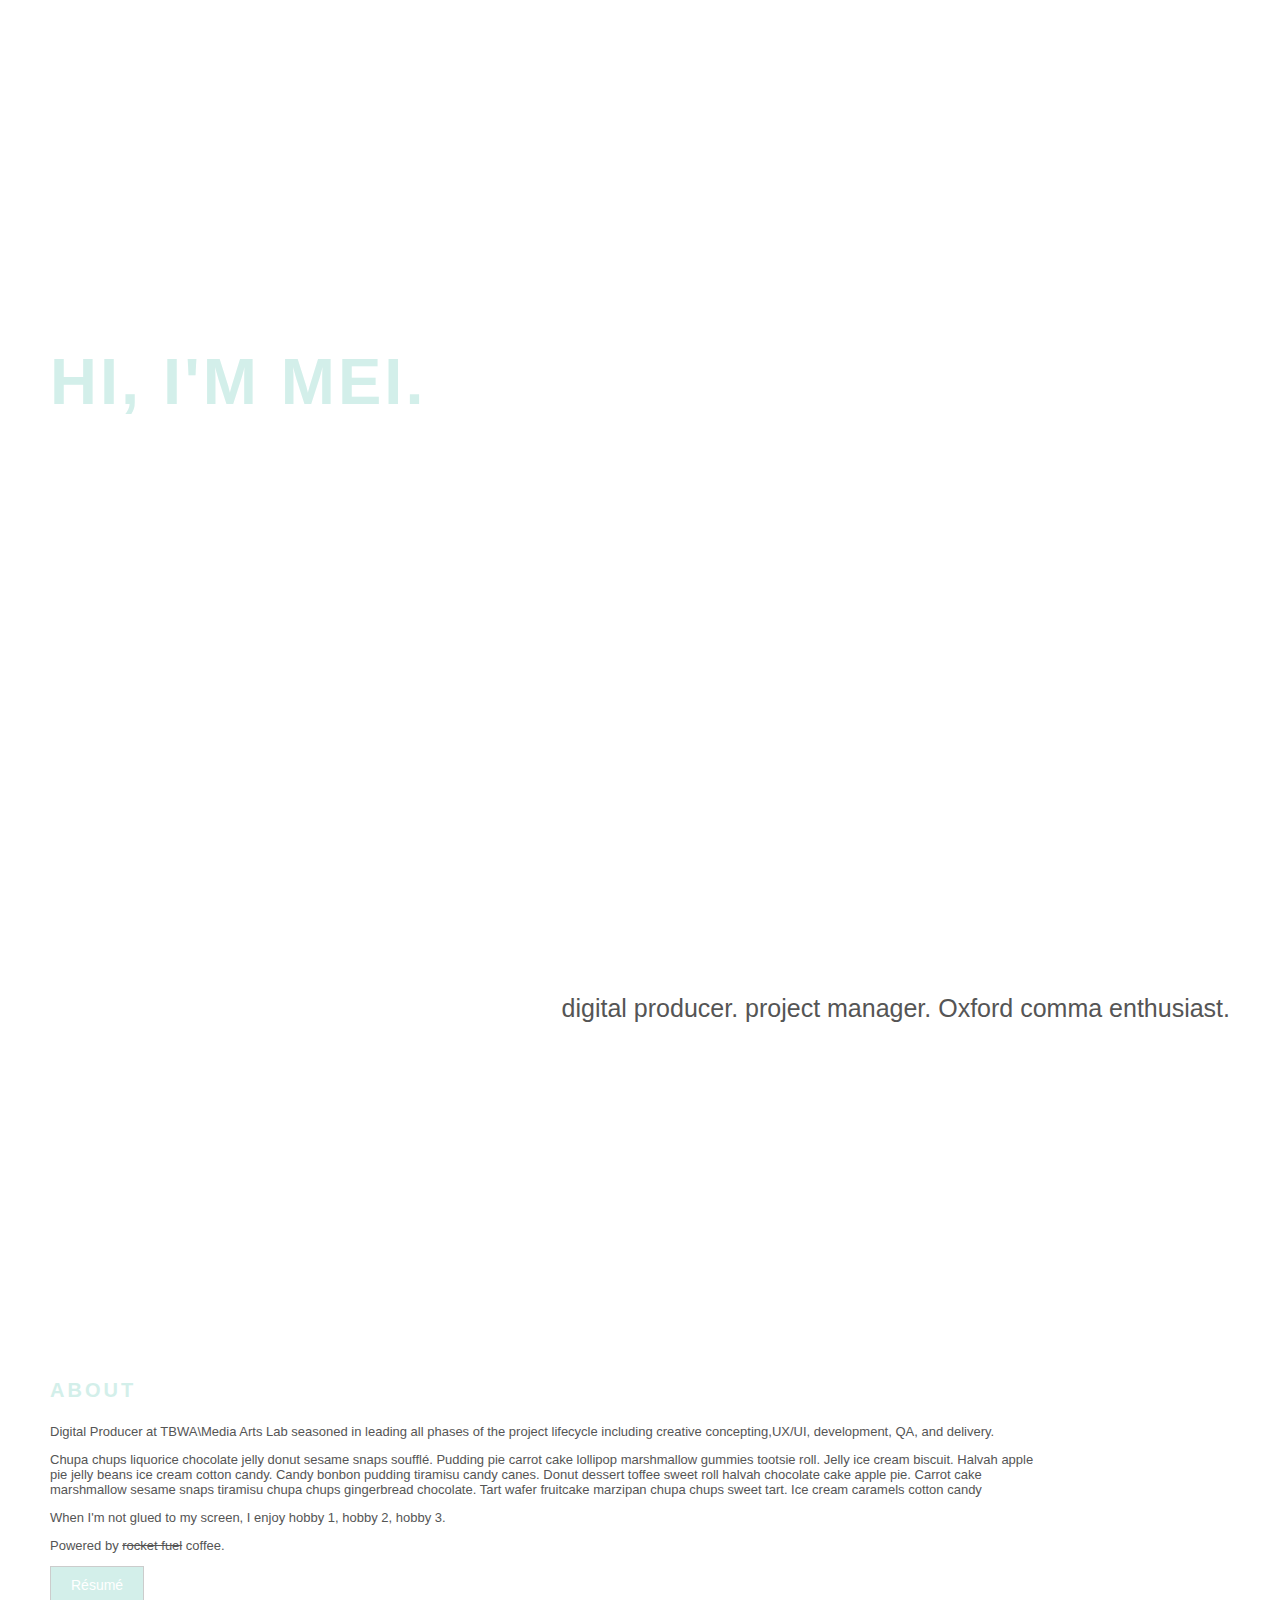
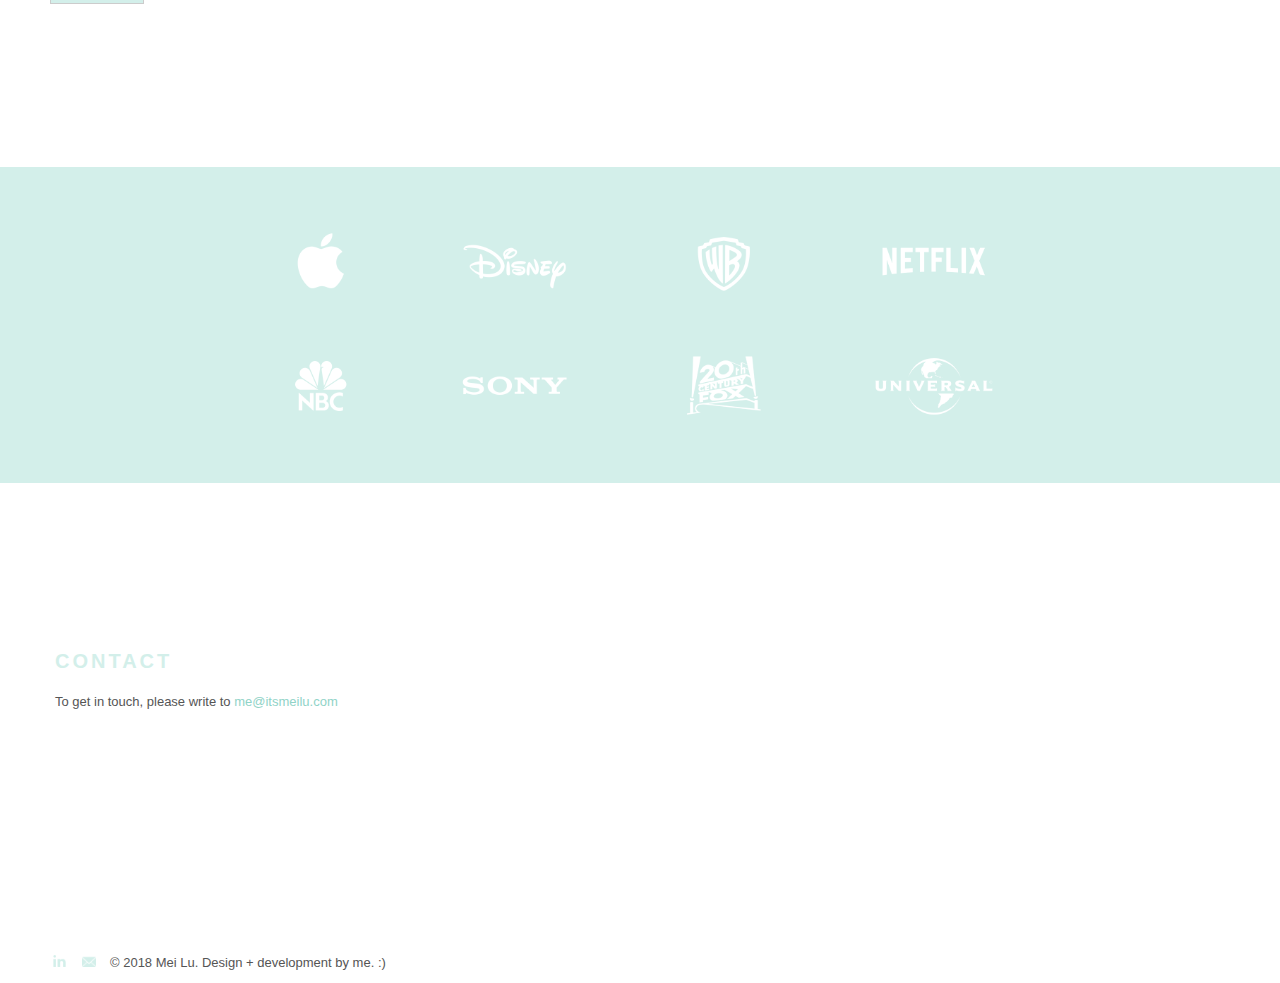
==== index.html @ 756c9cc4 "Add files via upload" ====
<!DOCTYPE html>
<html lang="en">
  <head>
    <link rel="stylesheet" href="style.css">
    <link rel="icon"
      type="image/png"
      href="img/favicon.png" />
    <title>Mei Lu | Advertising, Digital Production</title>
    <meta charset="UTF-8">
  </head>

  <!--<body id="home">
    <div class="navbar">
      <a href="#home">Home</a>
      <a href="#Experience">Experience</a>
      <a href="#contact">Contact</a>
  </div>-->

  <header id="header" class="wrapper">
    <h1 id="header-title">HI, I'M MEI.</h1>
  </header>

  <div id="tagline" class="wrapper">
    <p>digital producer. project manager. Oxford comma enthusiast.<p>
  </div>


  <div id="bio" class="wrapper">
    <h2 id="bio-title">About</h2>
    <p>Digital Producer at TBWA\Media Arts Lab seasoned in leading all phases of the project lifecycle including creative concepting,UX/UI, development, QA, and delivery.</p>

    <p>Chupa chups liquorice chocolate jelly donut sesame snaps soufflé. Pudding pie carrot cake lollipop marshmallow gummies tootsie roll. Jelly ice cream biscuit. Halvah apple pie jelly beans ice cream cotton candy. Candy bonbon pudding tiramisu candy canes. Donut dessert toffee sweet roll halvah chocolate cake apple pie. Carrot cake marshmallow sesame snaps tiramisu chupa chups gingerbread chocolate. Tart wafer fruitcake marzipan chupa chups sweet tart. Ice cream caramels cotton candy</p>

    <p>When I'm not glued to my screen, I enjoy hobby 1, hobby 2, hobby 3.</p>

    <p>Powered by <strike>rocket fuel</strike> coffee.</p>

    <!--<p>Seasoned senior digital producer with over 7 years of success in ad campaign production and leading Agile processes. Adept in interpersonal communication while building leadership acumen. Demonstrates poise in high-pressure environments to consistently meet project deadlines.</p>-->

    <!--
    <form>
      <input class="MyButton" type="button" value="Résumé" onclick="window.location.href='mei-lu_resume.pdf'"/>
    </form>
    -->

    <p><a href="mei-lu_resume.pdf" alt="Mei Lu Resume" download class="MyButton">Résumé</a></p>
  </div>

  <div id="client" class="wrapper">
    <!--<h2 id="client-title">Clients</h2>-->
    <p id="clients"><img alt="client I've worked with" title="a few clients with whom I've worked." src="img/select-clients.png" alt="select clients" width="900" align="middle"></p>
  </div>

  <div id="contact" class="wrapper">
    <h2 id="contact-title">Contact</h2>
    <p>To get in touch, please write to <a href="mailto:me@itsmeilu.com?Subject=Hello!" target="_top">me@itsmeilu.com</a></p>
  </div>

  <footer id="footer" class="wrapper">
    <p>
      <a href="https://www.linkedin.com/in/lymeilu/" target="_blank">
        <img src="img/social-icons/linkedin-icon.png" alt="LinkedIn" height="15" >
      </a>

      <a href="mailto:me@itsmeilu.com?Subject=Hello!" target="_top">
        <img src="img/social-icons/email-icon.png" alt="LinkedIn" height="12">
      </a>

      © 2018 Mei Lu. Design + development by me. :)
    </p>
  </footer>

</body>
</html>
---- style.css ----
body {
	color: #555;
  font-family: "Lato",Arial,sans-serif;
  font-size: 13px;
  font-spacing: 5px;
  border: 0px 10px 50px 10px;
  width: 100%;
	margin: 0px;
}

h1 {
  font-family: "Lato",Arial,sans-serif;
  font-size: 65px;
  font-weight: bold;
  letter-spacing: 3px;
  color: #d3efea;
  text-transform: capitalize;
  padding: 300px 0px 400px 0px;
}

h2 {
  font-family: "Lato",Arial,sans-serif;
  font-weight: bold;
  font-size: 20px;
  letter-spacing: 3px;
  text-transform: uppercase;
  color: #d3efea;
  /*text-decoration: underline;*/
  padding: 60px 0px 5px 0px;
}

/* unvisited link */
a:link {
    color: #90d3c7;
    text-decoration: none;
}

/* visited link */
a:visited {
    color: #90d3c7;
    text-decoration: none;
}

/* mouse over link */
a:hover {
    color: #555;
    text-decoration: none;
}

/* selected link */
a:active {
    color: #90d3c7;
    text-decoration: none;
}

.wrapper {
  padding-left: 50px;
  padding-right: 50px;
}

#header { }
#header-title { }

#tagline {
  font-family: "Lato",Arial,sans-serif;
  font-size: 25px;
  font-weight: light;
  text-align: right;
  padding: 100px 0px 200px 0px;
  margin: 50px;
}

#tagline p { }

#bio {
  padding: 5px 90px 100px 0px;
  margin: 50px;
}
#bio p {
	padding: 0px 90px 0px 0px;
}

#bio-title { }

#client-header {
  color: white;
  padding: 60px 0px 0px 0px;
}

#client {
  background-color: #d3efea;
  margin: 5px 0px 6px 0px; /* 5px top, 10px right, 6px bottom, 8px left */
}

#clients {
	text-align:center;
}

#client img {
	max-width: 100%;
}

#contact {
	padding: 60px 0px 0px 25px;
	margin: 30px;
}
#contact p { }
#contact-title { }

#footer {
  font-family: "Lato",Arial,sans-serif;
  padding: 200px 0px 0px 50px;
}

#footer img {
	padding: 0px 10px 0px 0px;
}

#footer p { }
#footer a { }

a.MyButton {
  font-family: Arial;
  color: #ffffff;
  font-size: 14px;
  background: #d3efea;
  padding: 10px 20px 10px 20px;
  border: solid #cccccc 1px;
  text-decoration: none;
	display: inline-block
}

a.MyButton:hover {
  color: #d3efea;
  background: #ffffff;
  border: 1px solid #cccccc;
}
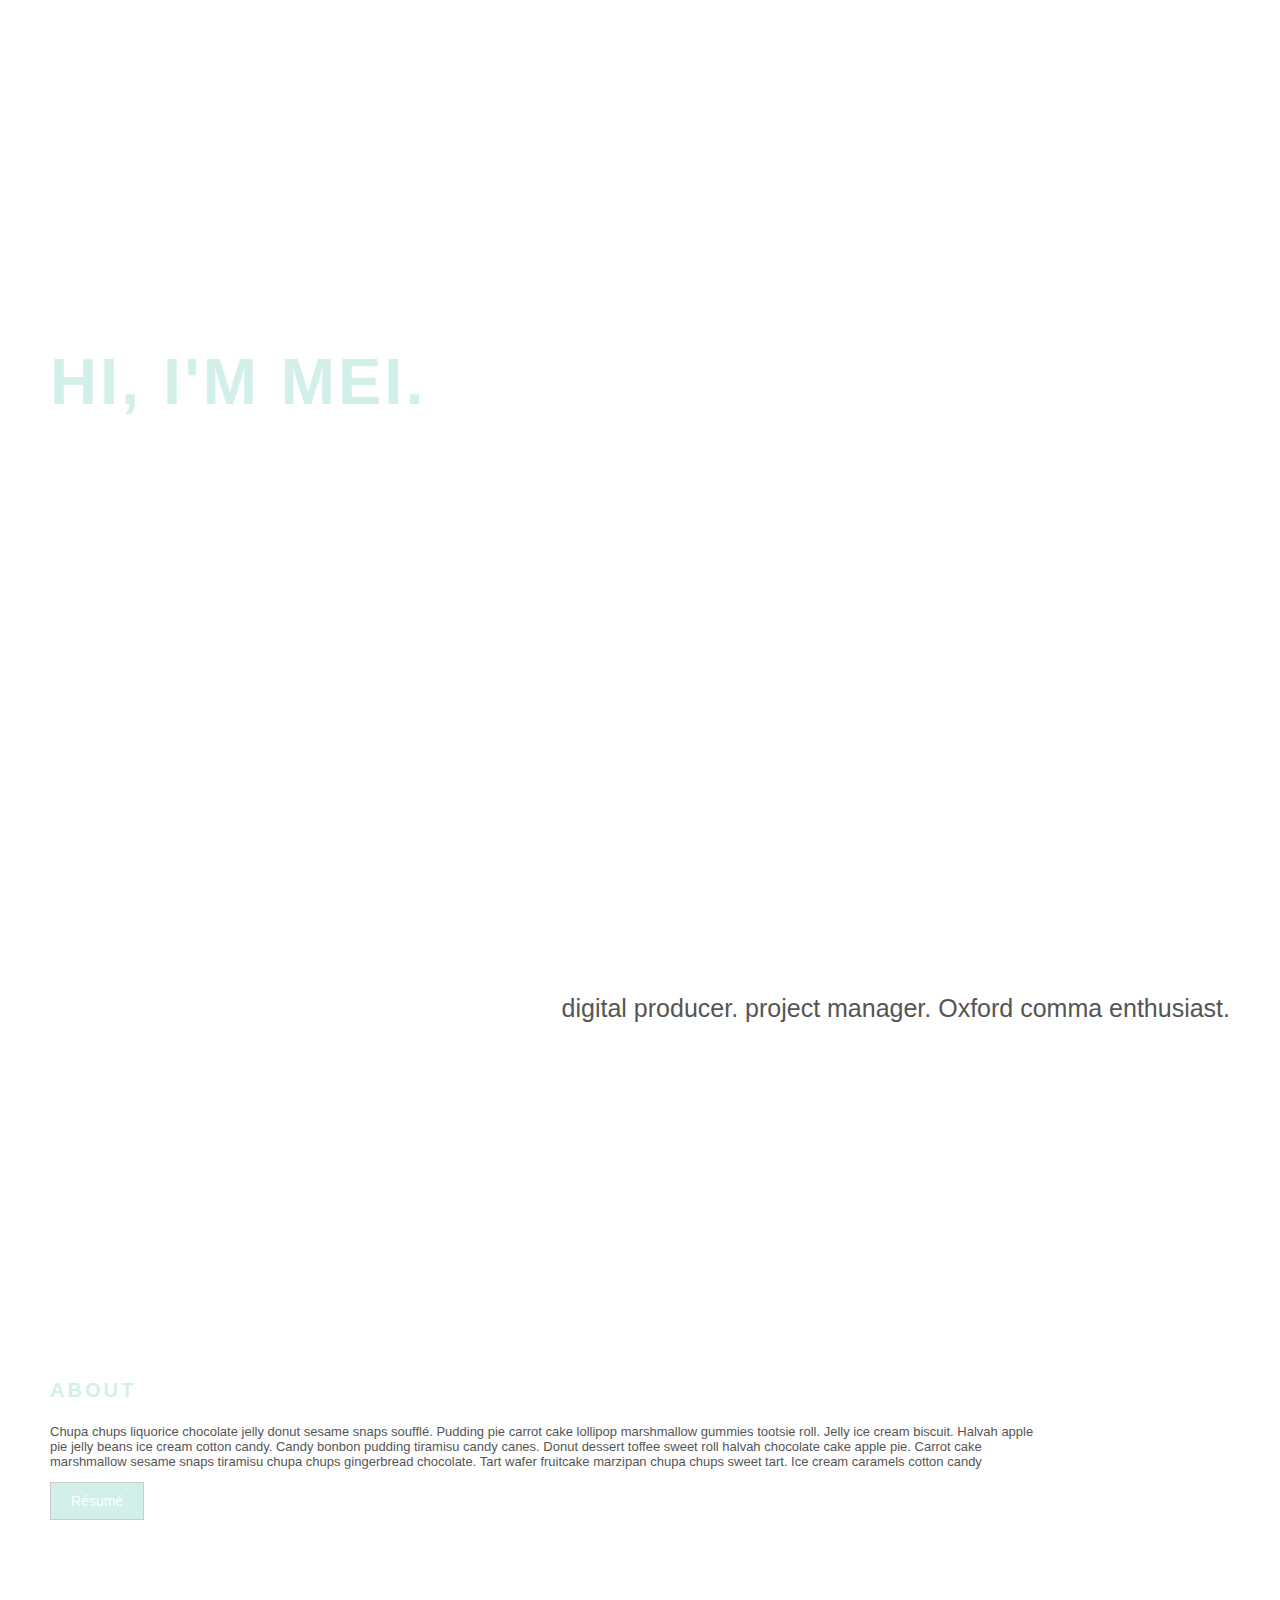
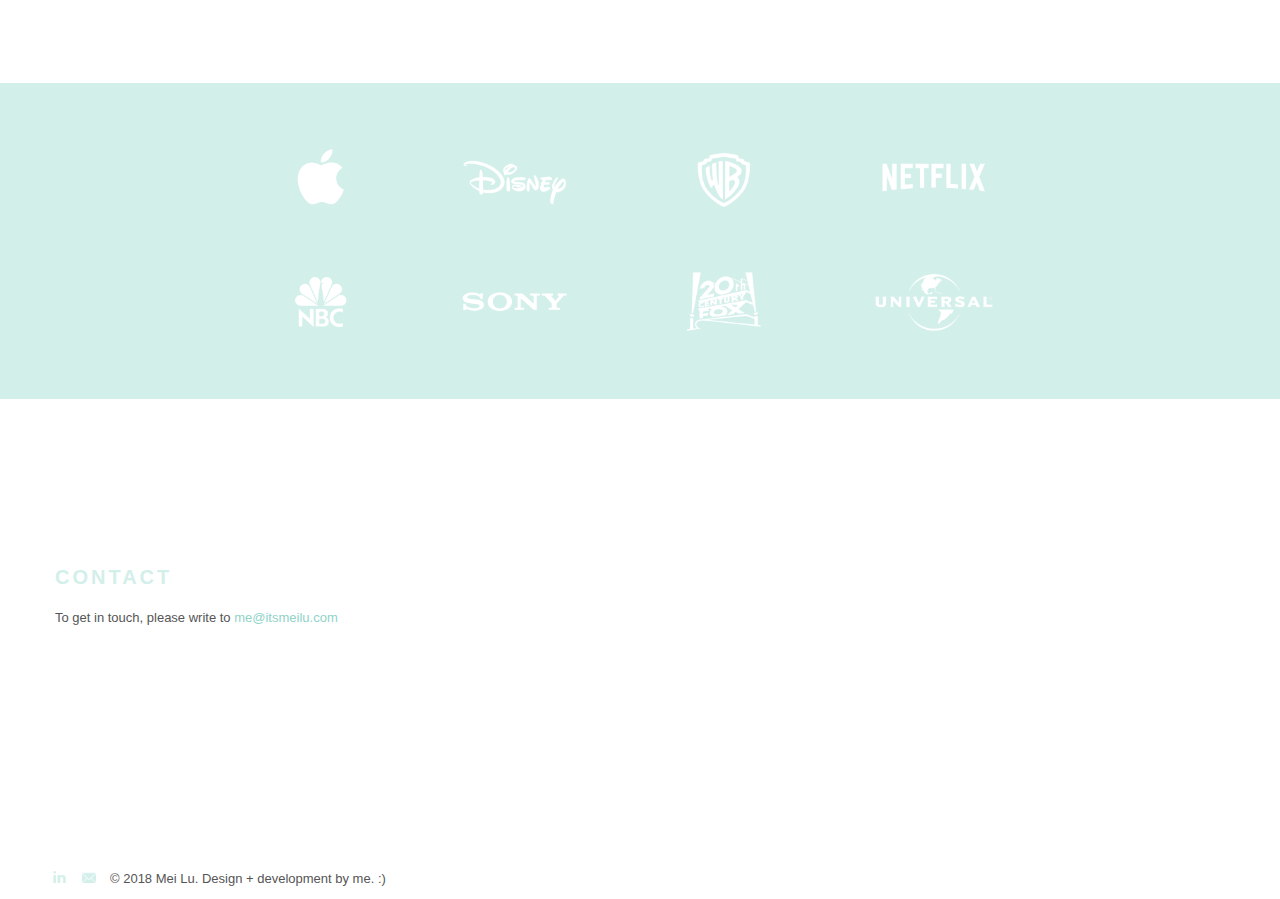
==== commit 492986a1: "Add files via upload" ====
--- a/index.html
+++ b/index.html
@@ -27,13 +27,13 @@
 
   <div id="bio" class="wrapper">
     <h2 id="bio-title">About</h2>
-    <p>Digital Producer at TBWA\Media Arts Lab seasoned in leading all phases of the project lifecycle including creative concepting,UX/UI, development, QA, and delivery.</p>
+    <!--<p>Digital Producer at TBWA\Media Arts Lab seasoned in leading all phases of the project lifecycle including creative concepting,UX/UI, development, QA, and delivery.</p>-->
 
     <p>Chupa chups liquorice chocolate jelly donut sesame snaps soufflé. Pudding pie carrot cake lollipop marshmallow gummies tootsie roll. Jelly ice cream biscuit. Halvah apple pie jelly beans ice cream cotton candy. Candy bonbon pudding tiramisu candy canes. Donut dessert toffee sweet roll halvah chocolate cake apple pie. Carrot cake marshmallow sesame snaps tiramisu chupa chups gingerbread chocolate. Tart wafer fruitcake marzipan chupa chups sweet tart. Ice cream caramels cotton candy</p>
 
-    <p>When I'm not glued to my screen, I enjoy hobby 1, hobby 2, hobby 3.</p>
+    <!--<p>When I'm not glued to my screen, I enjoy hobby 1, hobby 2, hobby 3.</p>
 
-    <p>Powered by <strike>rocket fuel</strike> coffee.</p>
+    <p>Powered by <strike>rocket fuel</strike> coffee.</p>-->
 
     <!--<p>Seasoned senior digital producer with over 7 years of success in ad campaign production and leading Agile processes. Adept in interpersonal communication while building leadership acumen. Demonstrates poise in high-pressure environments to consistently meet project deadlines.</p>-->
 
@@ -43,7 +43,7 @@
     </form>
     -->
 
-    <p><a href="mei-lu_resume.pdf" alt="Mei Lu Resume" download class="MyButton">Résumé</a></p>
+    <p><a href="mei-lu_resume.pdf" alt="Mei Lu Résumé" download class="MyButton">Résumé</a></p>
   </div>
 
   <div id="client" class="wrapper">
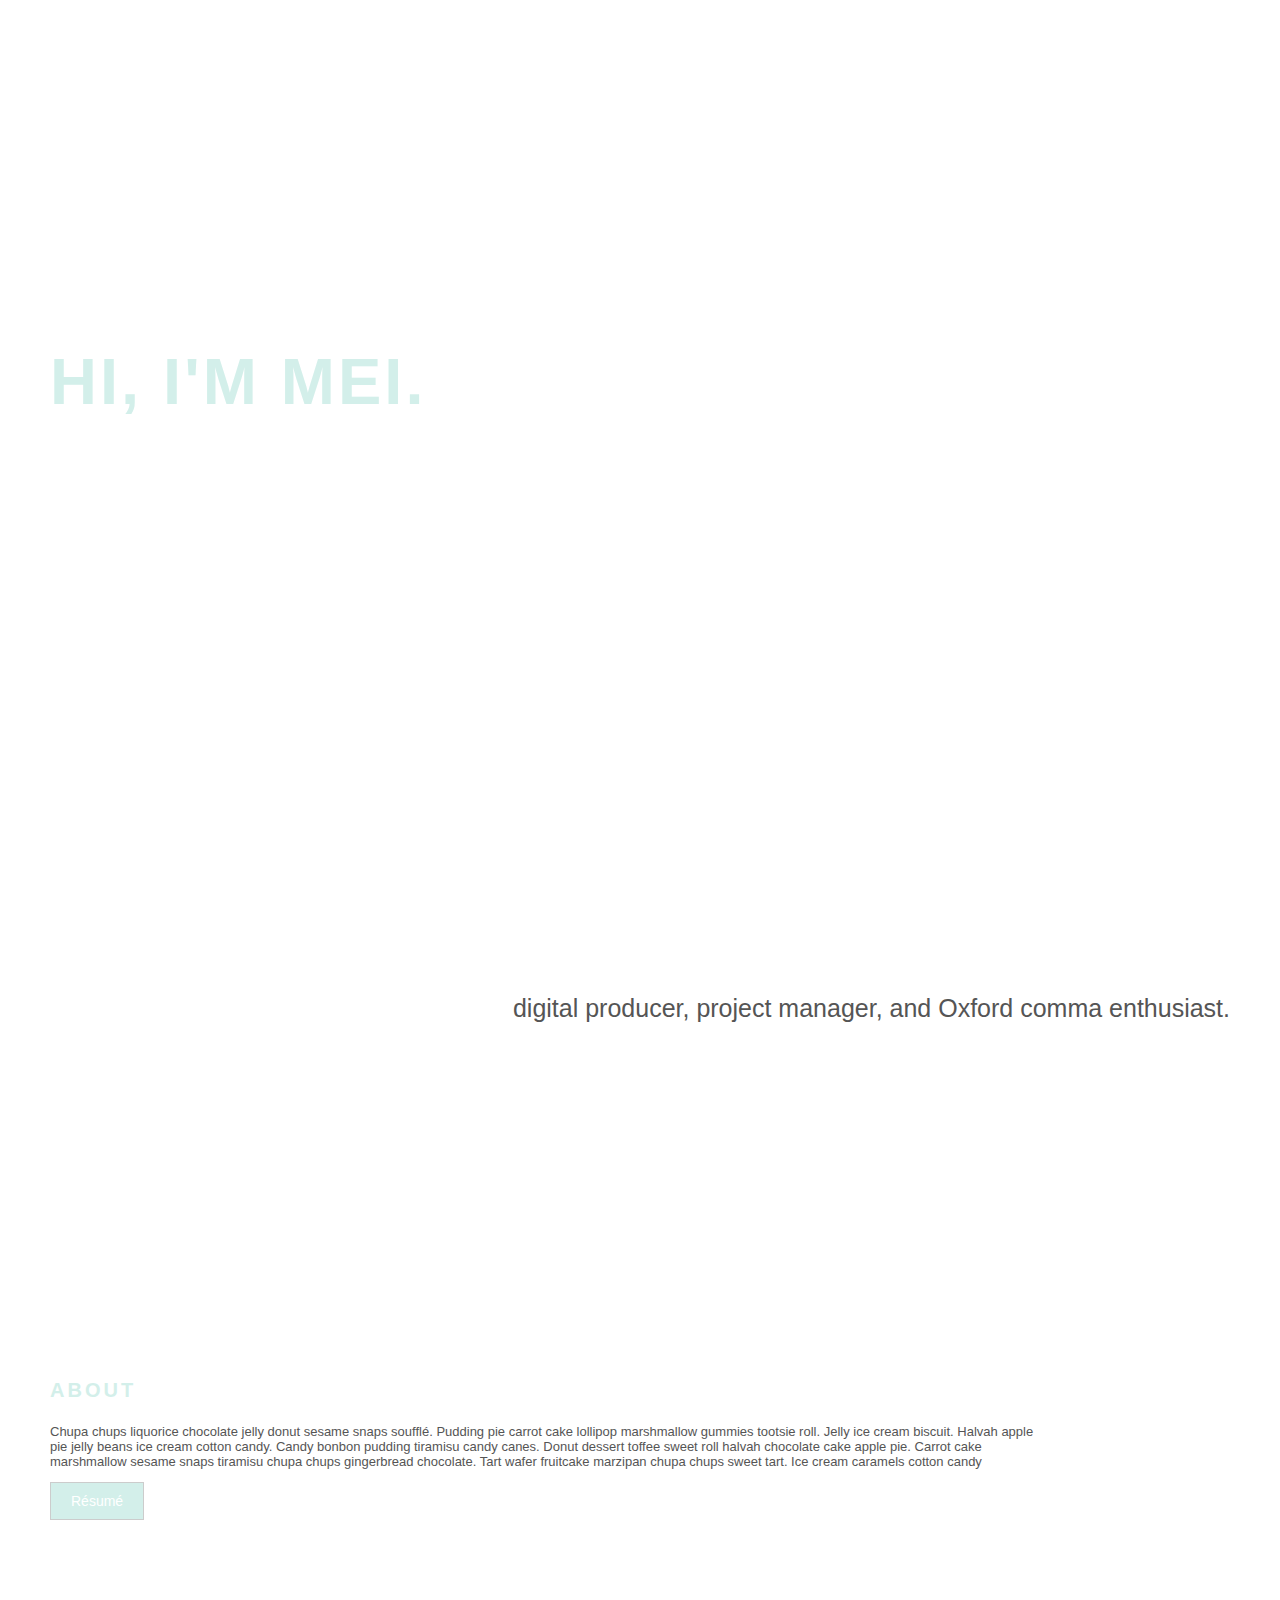
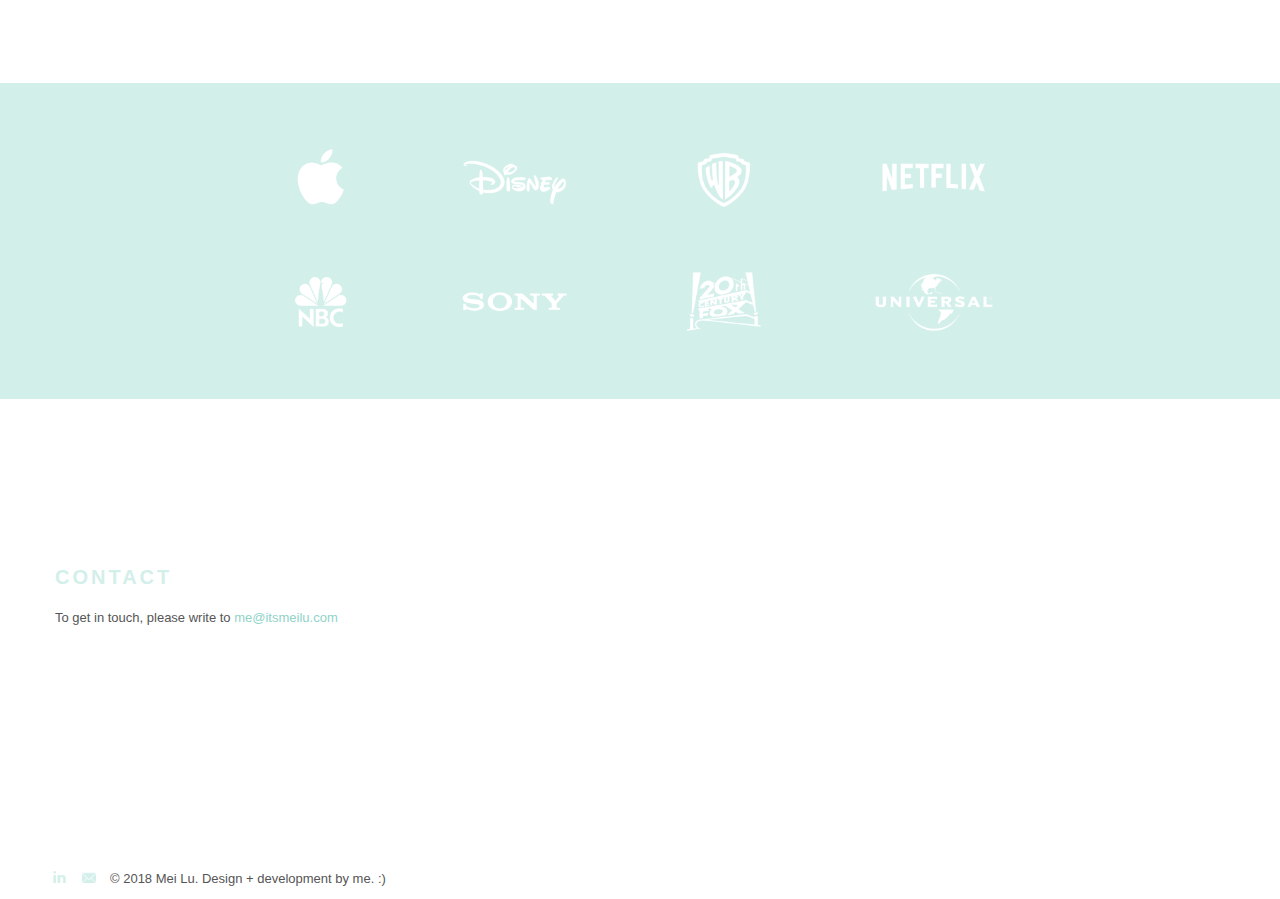
==== commit a9e9439e: "Add files via upload" ====
--- a/index.html
+++ b/index.html
@@ -21,7 +21,7 @@
   </header>
 
   <div id="tagline" class="wrapper">
-    <p>digital producer. project manager. Oxford comma enthusiast.<p>
+    <p>digital producer, project manager, and Oxford comma enthusiast.<p>
   </div>
 
 
--- a/style.css
+++ b/style.css
@@ -1,3 +1,7 @@
+#header {
+	height; 100vh;
+}
+
 body {
 	color: #555;
   font-family: "Lato",Arial,sans-serif;
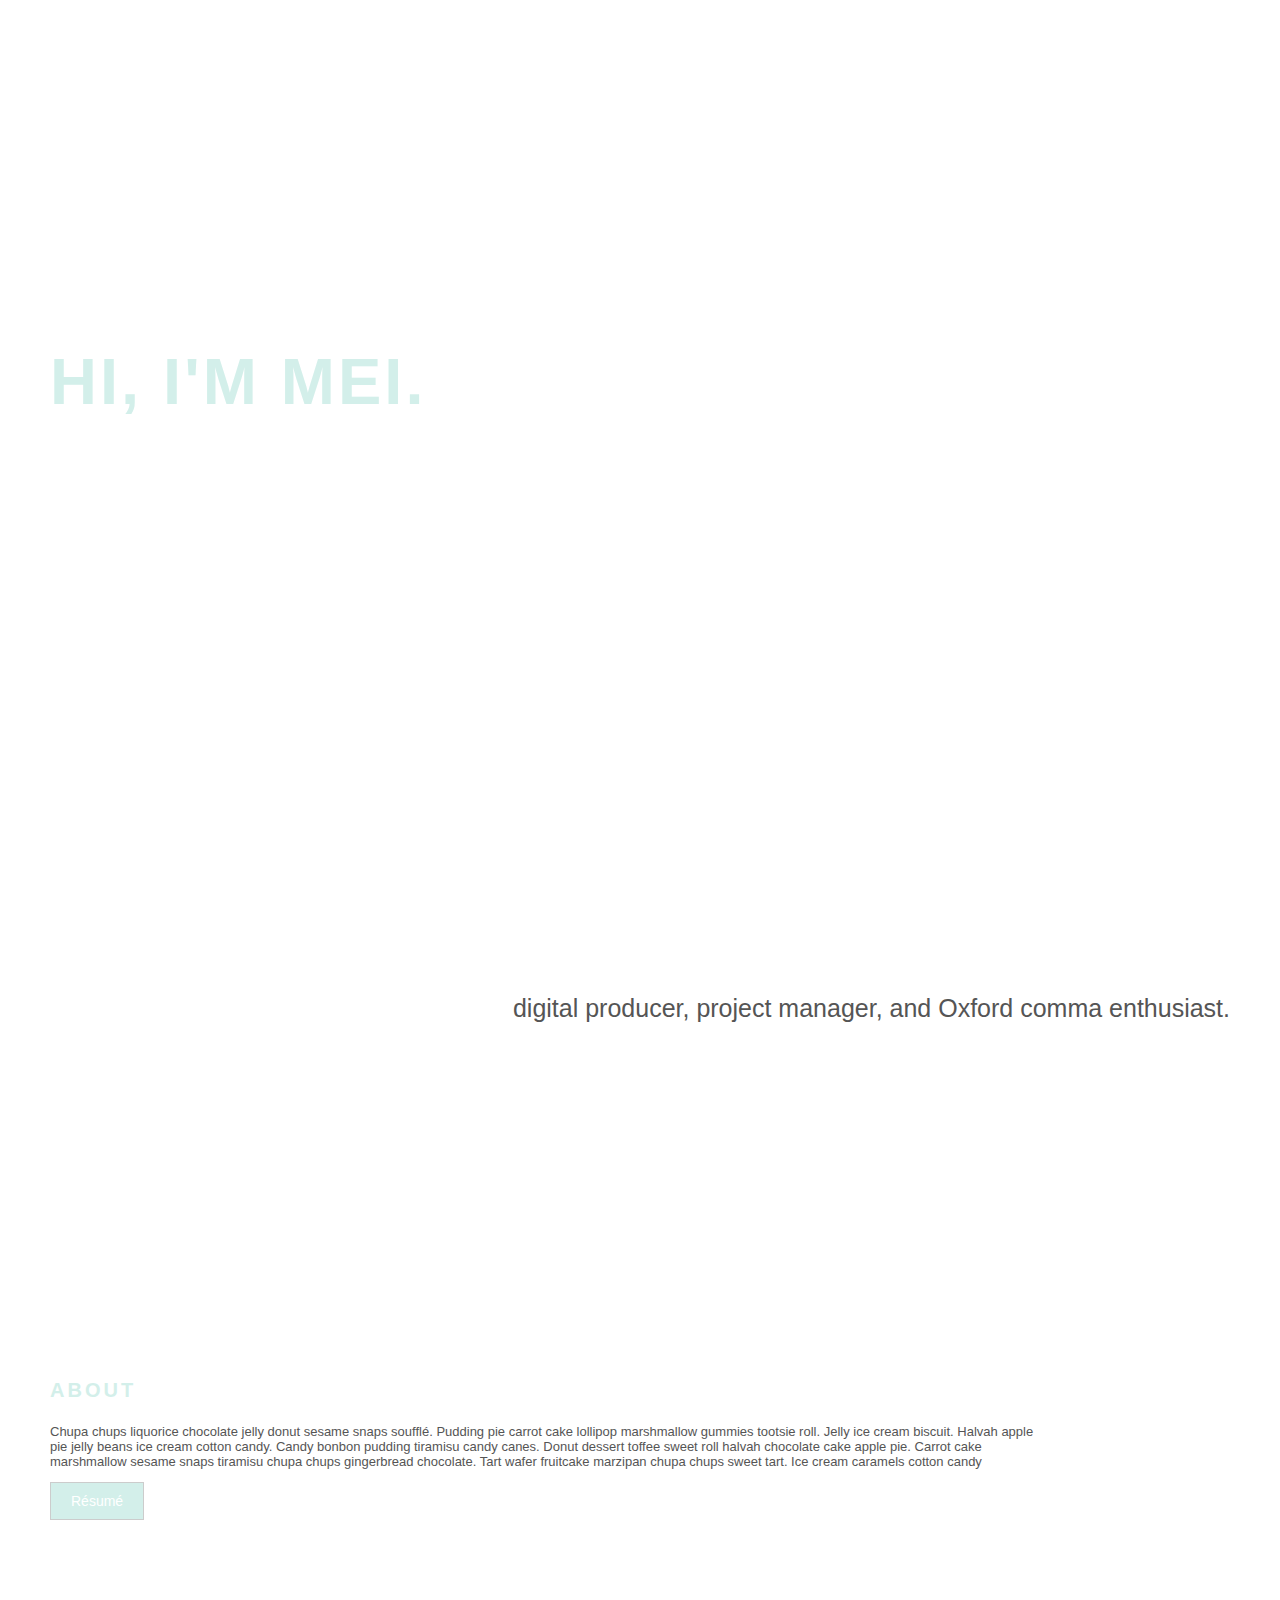
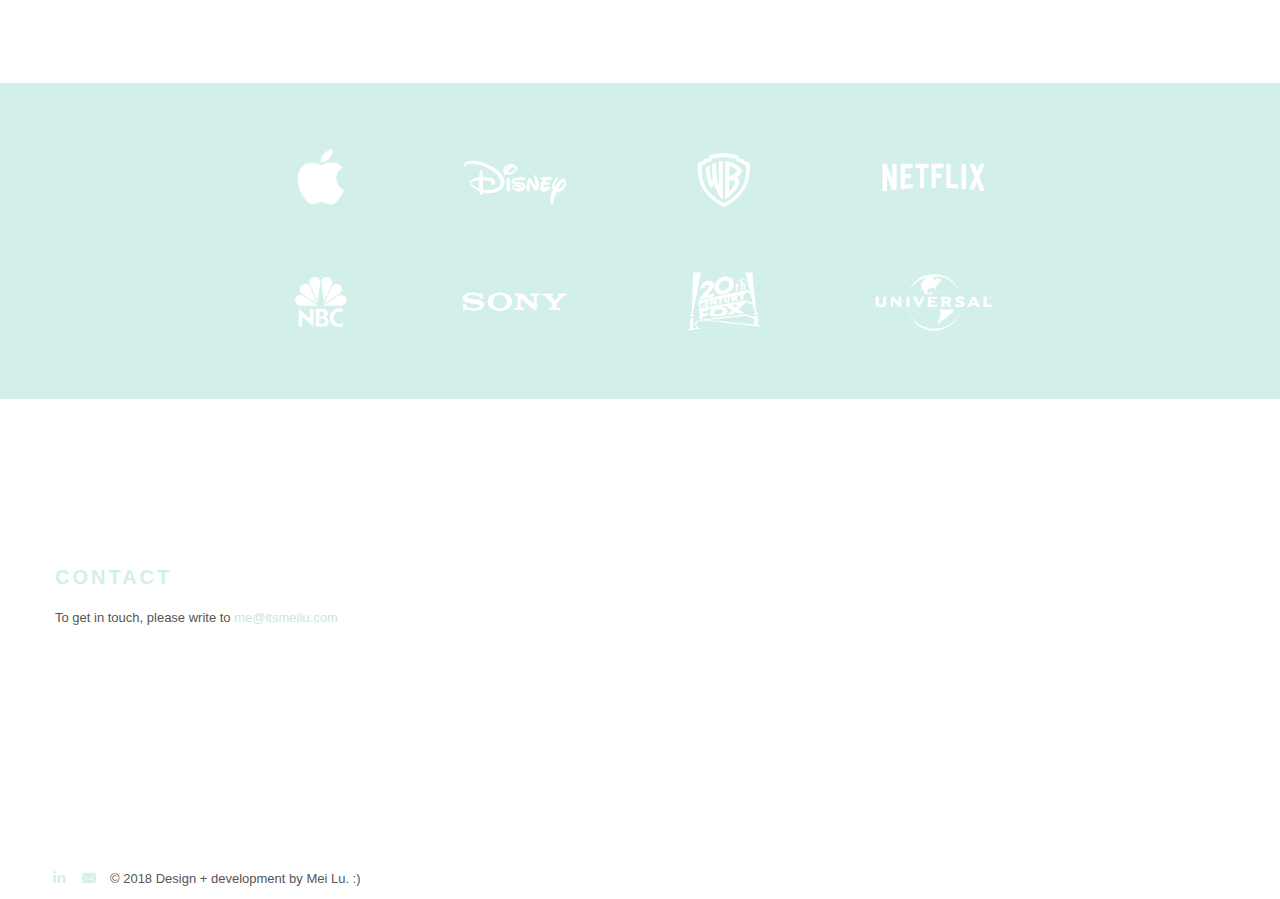
==== commit 88e6db0c: "Small update to footer text" ====
--- a/index.html
+++ b/index.html
@@ -48,7 +48,7 @@
 
   <div id="client" class="wrapper">
     <!--<h2 id="client-title">Clients</h2>-->
-    <p id="clients"><img alt="client I've worked with" title="a few clients with whom I've worked." src="img/select-clients.png" alt="select clients" width="900" align="middle"></p>
+    <p id="clients"><img alt="a few client with whom I've worked." title="a few clients with whom I've worked." src="img/select-clients.png" alt="select clients" width="900" align="middle"></p>
   </div>
 
   <div id="contact" class="wrapper">
@@ -59,14 +59,14 @@
   <footer id="footer" class="wrapper">
     <p>
       <a href="https://www.linkedin.com/in/lymeilu/" target="_blank">
-        <img src="img/social-icons/linkedin-icon.png" alt="LinkedIn" height="15" >
+        <img src="img/social-icons/linkedin-icon.png" alt="LinkedIn" title="LinkedIn icon" height="15" >
       </a>
 
       <a href="mailto:me@itsmeilu.com?Subject=Hello!" target="_top">
-        <img src="img/social-icons/email-icon.png" alt="LinkedIn" height="12">
+        <img src="img/social-icons/email-icon.png" alt="email me!" title="email me!" height="12">
       </a>
 
-      © 2018 Mei Lu. Design + development by me. :)
+      © 2018 Design + development by Mei Lu. :)
     </p>
   </footer>
 
--- a/style.css
+++ b/style.css
@@ -35,13 +35,13 @@
 
 /* unvisited link */
 a:link {
-    color: #90d3c7;
+    color: #c9e5e0;
     text-decoration: none;
 }
 
 /* visited link */
 a:visited {
-    color: #90d3c7;
+    color: #c9e5e0;
     text-decoration: none;
 }
 
@@ -53,7 +53,7 @@
 
 /* selected link */
 a:active {
-    color: #90d3c7;
+    color: #c9e5e0;
     text-decoration: none;
 }
 
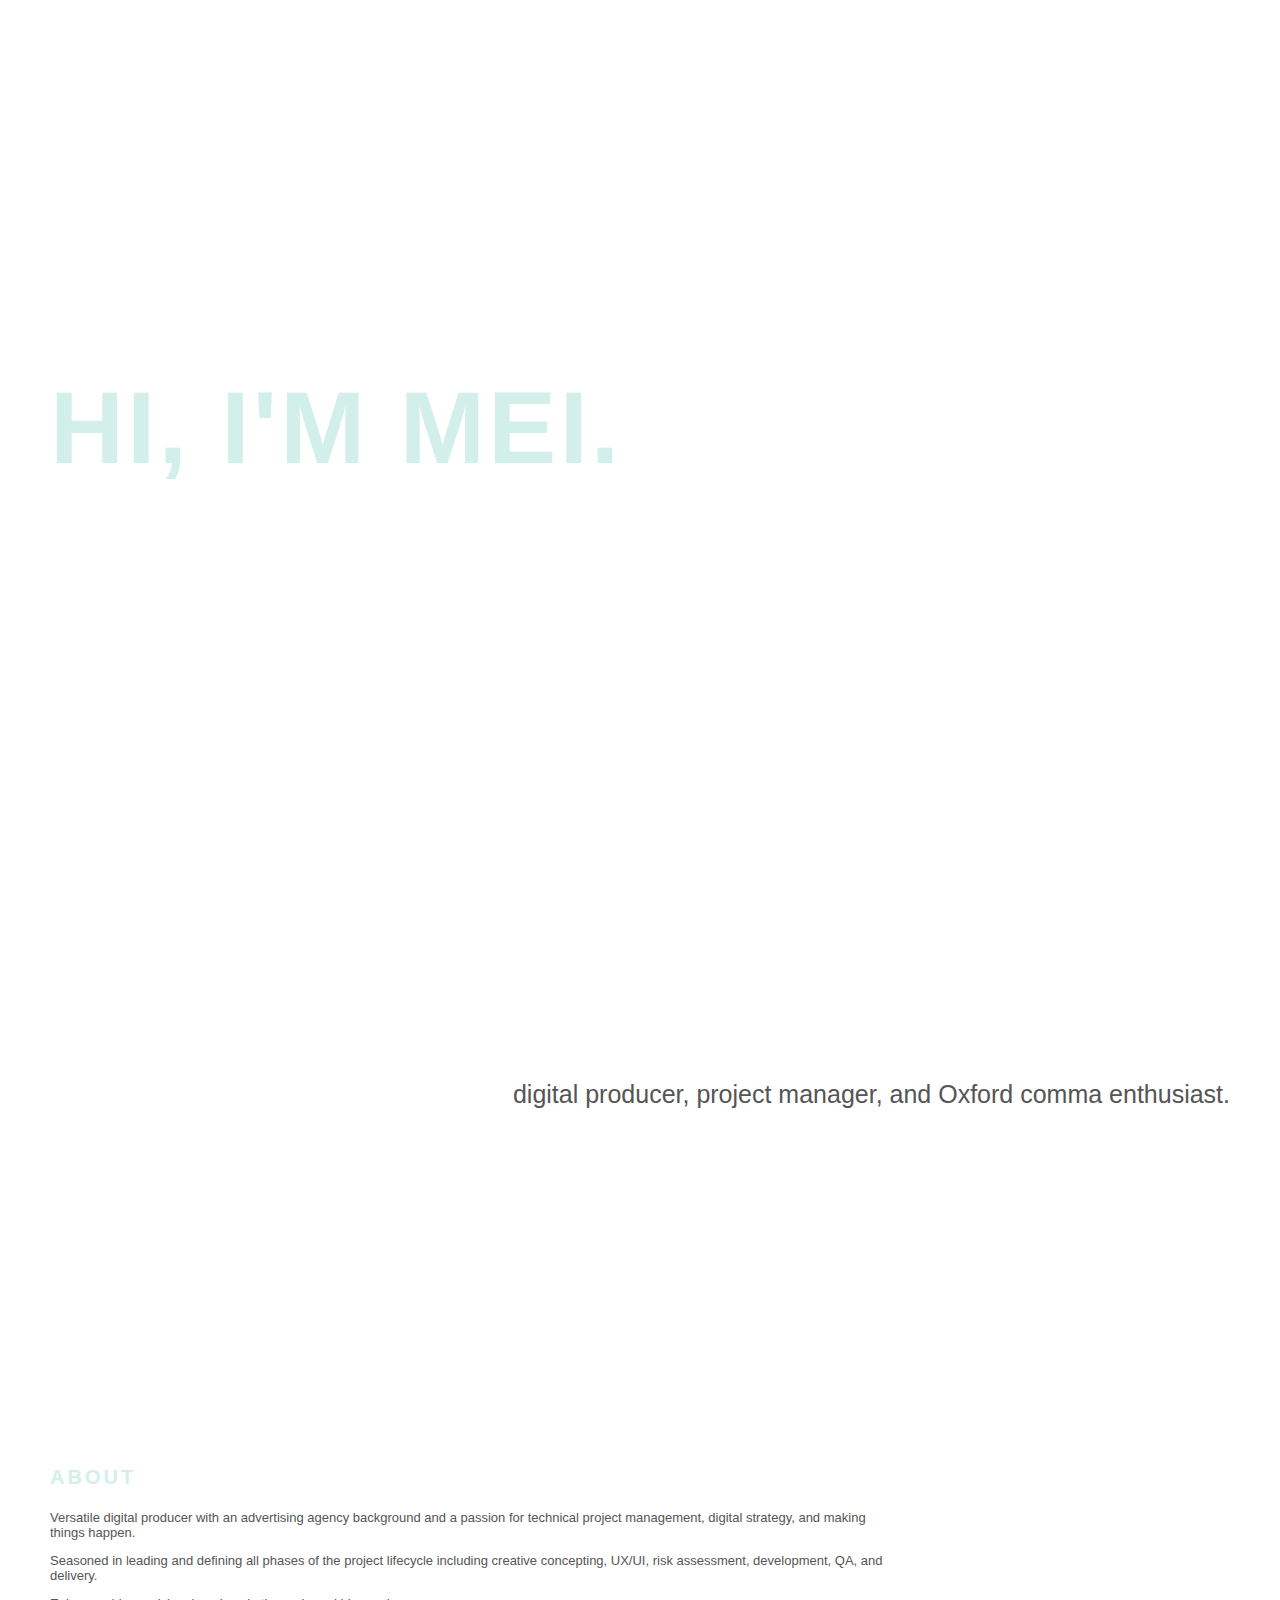
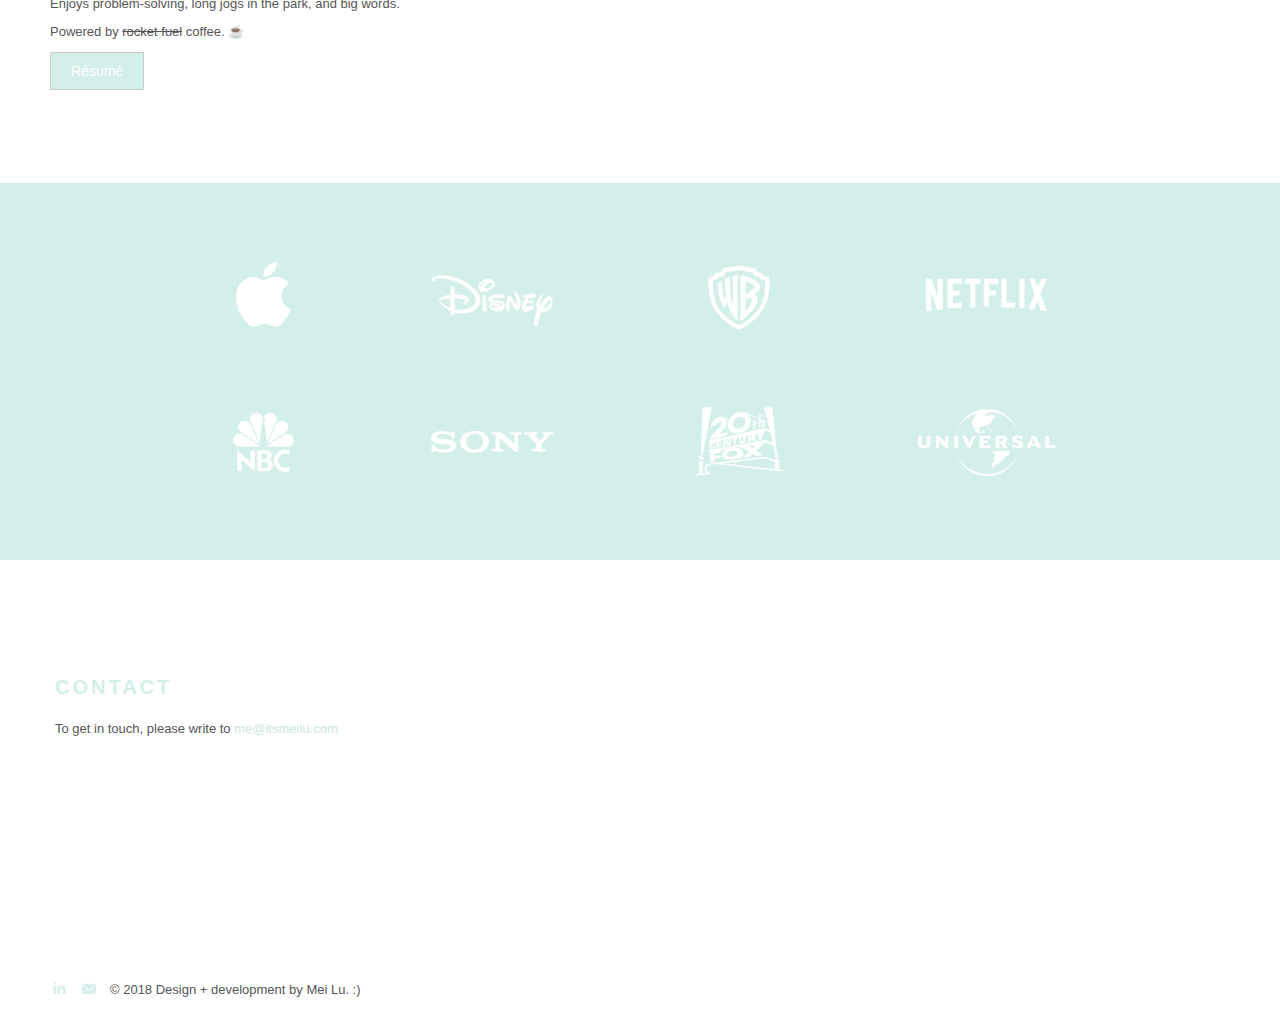
==== commit fc045603: "Updated bio, responsive design" ====
--- a/index.html
+++ b/index.html
@@ -1,23 +1,30 @@
 <!DOCTYPE html>
 <html lang="en">
   <head>
+    <meta charset="UTF-8">
+    <meta name="description" content="Producer and Project Manager proficient in digital advertising.">
+    <meta name="viewport" content="width=device-width,initial-scale=1,maximum-scale=1,user-scalable=no">
+    <meta http-equiv="X-UA-Compatible" content="IE=edge,chrome=1">
+    <meta name="HandheldFriendly" content="true">
+
     <link rel="stylesheet" href="style.css">
     <link rel="icon"
       type="image/png"
       href="img/favicon.png" />
-    <title>Mei Lu | Advertising, Digital Production</title>
-    <meta charset="UTF-8">
+
+    <title>Mei Lu | Digital Production, Project Management</title>
+
   </head>
 
-  <!--<body id="home">
-    <div class="navbar">
+  <body id="home">
+    <!--<div class="navbar">
       <a href="#home">Home</a>
       <a href="#Experience">Experience</a>
       <a href="#contact">Contact</a>
   </div>-->
 
   <header id="header" class="wrapper">
-    <h1 id="header-title">HI, I'M MEI.</h1>
+    <h1 id="header-title" style="font-size:8vw">HI, I'M MEI.</h1>
   </header>
 
   <div id="tagline" class="wrapper">
@@ -25,30 +32,28 @@
   </div>
 
 
-  <div id="bio" class="wrapper">
-    <h2 id="bio-title">About</h2>
-    <!--<p>Digital Producer at TBWA\Media Arts Lab seasoned in leading all phases of the project lifecycle including creative concepting,UX/UI, development, QA, and delivery.</p>-->
+  <div id="about" class="wrapper">
+    <h2 id="about-title">About</h2>
+    <p>Versatile digital producer with an advertising agency background and a passion for technical project management, digital strategy, and making things happen.</p>
 
-    <p>Chupa chups liquorice chocolate jelly donut sesame snaps soufflé. Pudding pie carrot cake lollipop marshmallow gummies tootsie roll. Jelly ice cream biscuit. Halvah apple pie jelly beans ice cream cotton candy. Candy bonbon pudding tiramisu candy canes. Donut dessert toffee sweet roll halvah chocolate cake apple pie. Carrot cake marshmallow sesame snaps tiramisu chupa chups gingerbread chocolate. Tart wafer fruitcake marzipan chupa chups sweet tart. Ice cream caramels cotton candy</p>
+    <p>Seasoned in leading and defining all phases of the project lifecycle including creative concepting, UX/UI, risk assessment, development, QA, and delivery.</p>
 
-    <!--<p>When I'm not glued to my screen, I enjoy hobby 1, hobby 2, hobby 3.</p>
+    <p>Enjoys problem-solving, long jogs in the park, and big words.</p>
 
-    <p>Powered by <strike>rocket fuel</strike> coffee.</p>-->
-
-    <!--<p>Seasoned senior digital producer with over 7 years of success in ad campaign production and leading Agile processes. Adept in interpersonal communication while building leadership acumen. Demonstrates poise in high-pressure environments to consistently meet project deadlines.</p>-->
-
-    <!--
-    <form>
-      <input class="MyButton" type="button" value="Résumé" onclick="window.location.href='mei-lu_resume.pdf'"/>
-    </form>
-    -->
+    <p>Powered by <strike>rocket fuel</strike> coffee. ☕</p>
 
     <p><a href="mei-lu_resume.pdf" alt="Mei Lu Résumé" download class="MyButton">Résumé</a></p>
   </div>
 
   <div id="client" class="wrapper">
     <!--<h2 id="client-title">Clients</h2>-->
-    <p id="clients"><img alt="a few client with whom I've worked." title="a few clients with whom I've worked." src="img/select-clients.png" alt="select clients" width="900" align="middle"></p>
+    <p id="clients">
+      <picture>
+        <source media="(min-width: 900px)" srcset="img/select-clients.png" title="a few clients with whom I've worked." alt="a few client with whom I've worked.">
+        <source media="(min-width: 700px)" srcset="img/select-clients.png" title="a few clients with whom I've worked." alt="a few client with whom I've worked.">
+        <img src="img/select-clients-600px.png" title="a few clients with whom I've worked." alt="a few client with whom I've worked.">
+      </picture>
+    </p>
   </div>
 
   <div id="contact" class="wrapper">
--- a/style.css
+++ b/style.css
@@ -76,15 +76,15 @@
 
 #tagline p { }
 
-#bio {
-  padding: 5px 90px 100px 0px;
+#about {
+  padding: 5px 90px 30px 0px;
   margin: 50px;
 }
-#bio p {
-	padding: 0px 90px 0px 0px;
+#about p {
+	padding: 0px 250px 0px 0px;
 }
 
-#bio-title { }
+#about-title { }
 
 #client-header {
   color: white;
@@ -101,11 +101,11 @@
 }
 
 #client img {
-	max-width: 100%;
+	max-width: 90%;
 }
 
 #contact {
-	padding: 60px 0px 0px 25px;
+	padding: 10px 0px 0px 25px;
 	margin: 30px;
 }
 #contact p { }
@@ -139,3 +139,28 @@
   background: #ffffff;
   border: 1px solid #cccccc;
 }
+
+@media (max-width: 978px) {
+	h2 {
+		padding: 0px 0px 0px 0px;
+	}
+
+	#about p {
+		padding: 0px 0px 0px 0px;
+	}
+
+		.container {
+      padding:0;
+      margin:0;
+    }
+
+    body {
+      padding:0;
+    }
+
+    .navbar-fixed-top, .navbar-fixed-bottom, .navbar-static-top {
+      margin-left: 0;
+      margin-right: 0;
+      margin-bottom:0;
+    }
+}
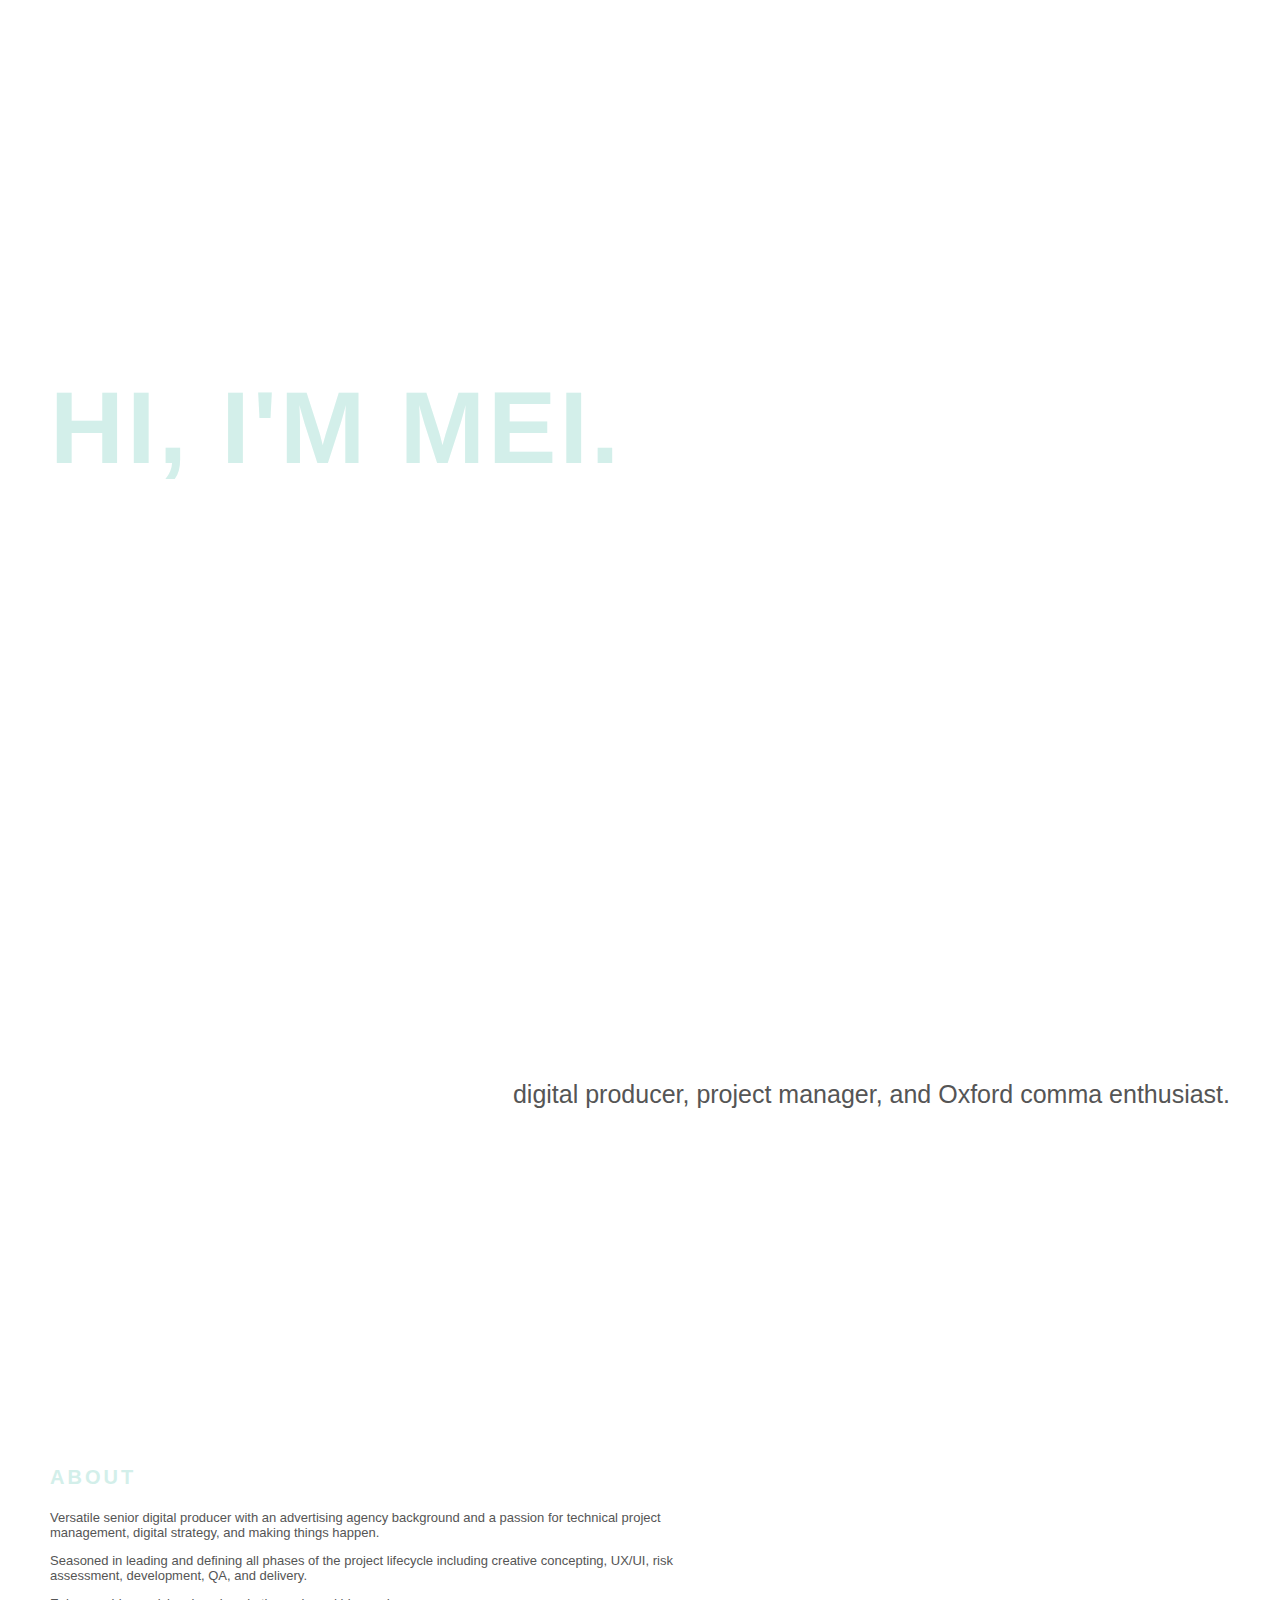
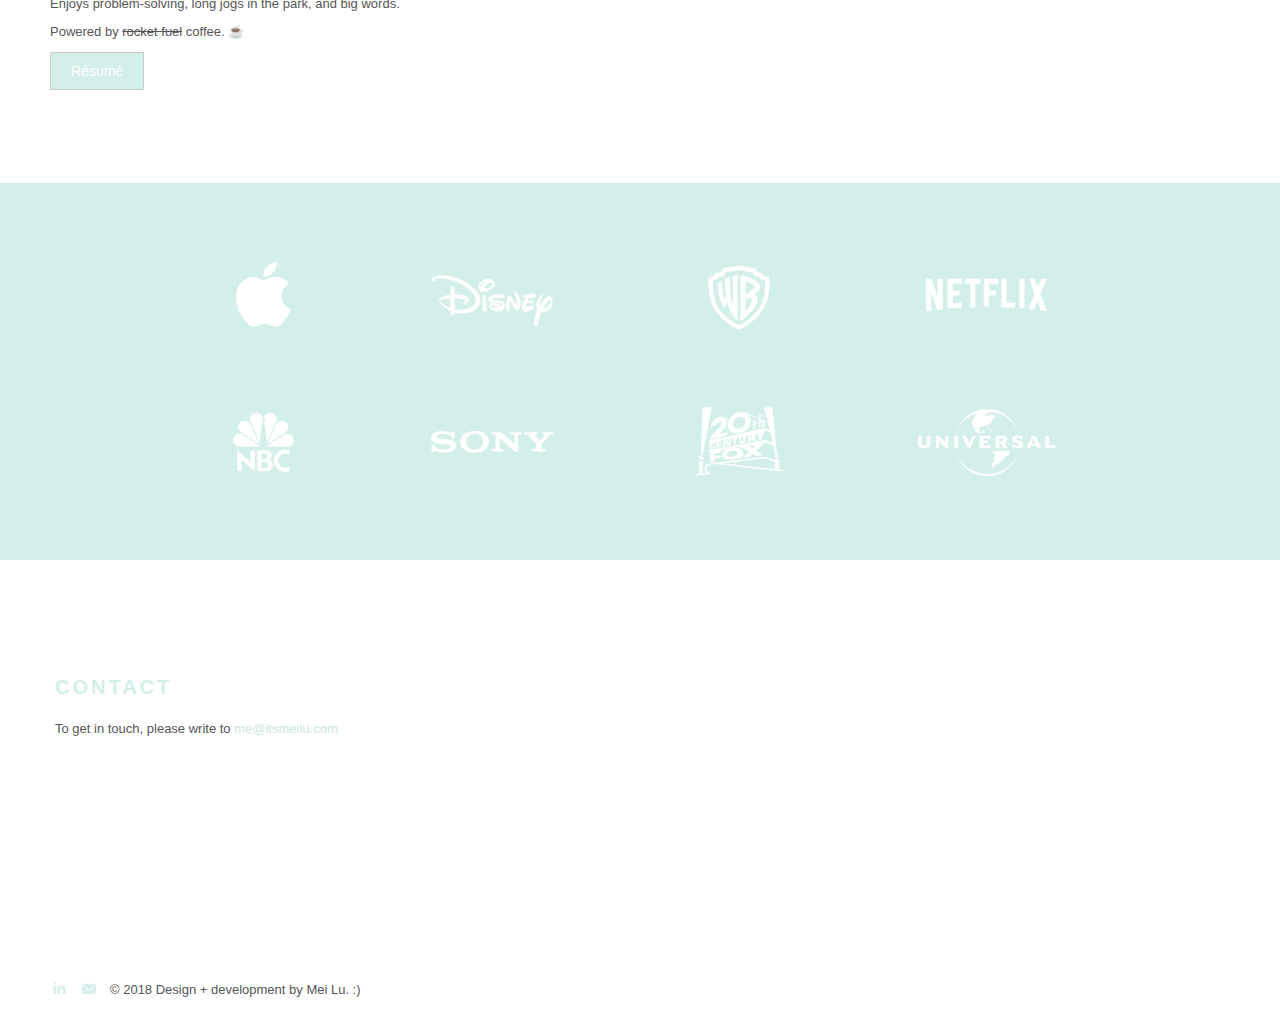
==== commit 989418d3: "Updated bio" ====
--- a/index.html
+++ b/index.html
@@ -2,7 +2,7 @@
 <html lang="en">
   <head>
     <meta charset="UTF-8">
-    <meta name="description" content="Producer and Project Manager proficient in digital advertising.">
+    <meta name="description" content="Senior Producer and Project Manager proficient in digital advertising.">
     <meta name="viewport" content="width=device-width,initial-scale=1,maximum-scale=1,user-scalable=no">
     <meta http-equiv="X-UA-Compatible" content="IE=edge,chrome=1">
     <meta name="HandheldFriendly" content="true">
@@ -34,7 +34,7 @@
 
   <div id="about" class="wrapper">
     <h2 id="about-title">About</h2>
-    <p>Versatile digital producer with an advertising agency background and a passion for technical project management, digital strategy, and making things happen.</p>
+    <p>Versatile senior digital producer with an advertising agency background and a passion for technical project management, digital strategy, and making things happen.</p>
 
     <p>Seasoned in leading and defining all phases of the project lifecycle including creative concepting, UX/UI, risk assessment, development, QA, and delivery.</p>
 
--- a/style.css
+++ b/style.css
@@ -77,11 +77,12 @@
 #tagline p { }
 
 #about {
-  padding: 5px 90px 30px 0px;
+	padding: 5px 90px 30px 0px;
   margin: 50px;
 }
 #about p {
-	padding: 0px 250px 0px 0px;
+	/*padding: 0px 250px 0px 0px;*/
+	width: 60%;
 }
 
 #about-title { }
@@ -140,23 +141,47 @@
   border: 1px solid #cccccc;
 }
 
-@media (max-width: 978px) {
+@media (max-width: 700px) {
+	body {
+        overflow-x: hidden !important;
+				border: 0px 5px 50px 5px;
+				width: 100%;
+				margin: 0px;
+    }
+    .container {
+        max-width: 100% !important;
+        overflow-x: hidden !important;
+    }
+
+	h1 {
+		font-size: 70px;
+	}
+
 	h2 {
 		padding: 0px 0px 0px 0px;
 	}
 
-	#about p {
-		padding: 0px 0px 0px 0px;
+	#tagline {
+	  font-size: 18px;
+		font-weight: regular;
 	}
 
-		.container {
+	#about {
+		padding: 0px 0px 20px 0px;
+		margin-top: 0px;
+    margin-bottom: 10px;
+    margin-right: 0px;
+    margin-left: 50px;
+	}
+
+	#about p {
+		width: 90%;
+
+
+		/*.container {
       padding:0;
       margin:0;
-    }
-
-    body {
-      padding:0;
-    }
+    }*/
 
     .navbar-fixed-top, .navbar-fixed-bottom, .navbar-static-top {
       margin-left: 0;
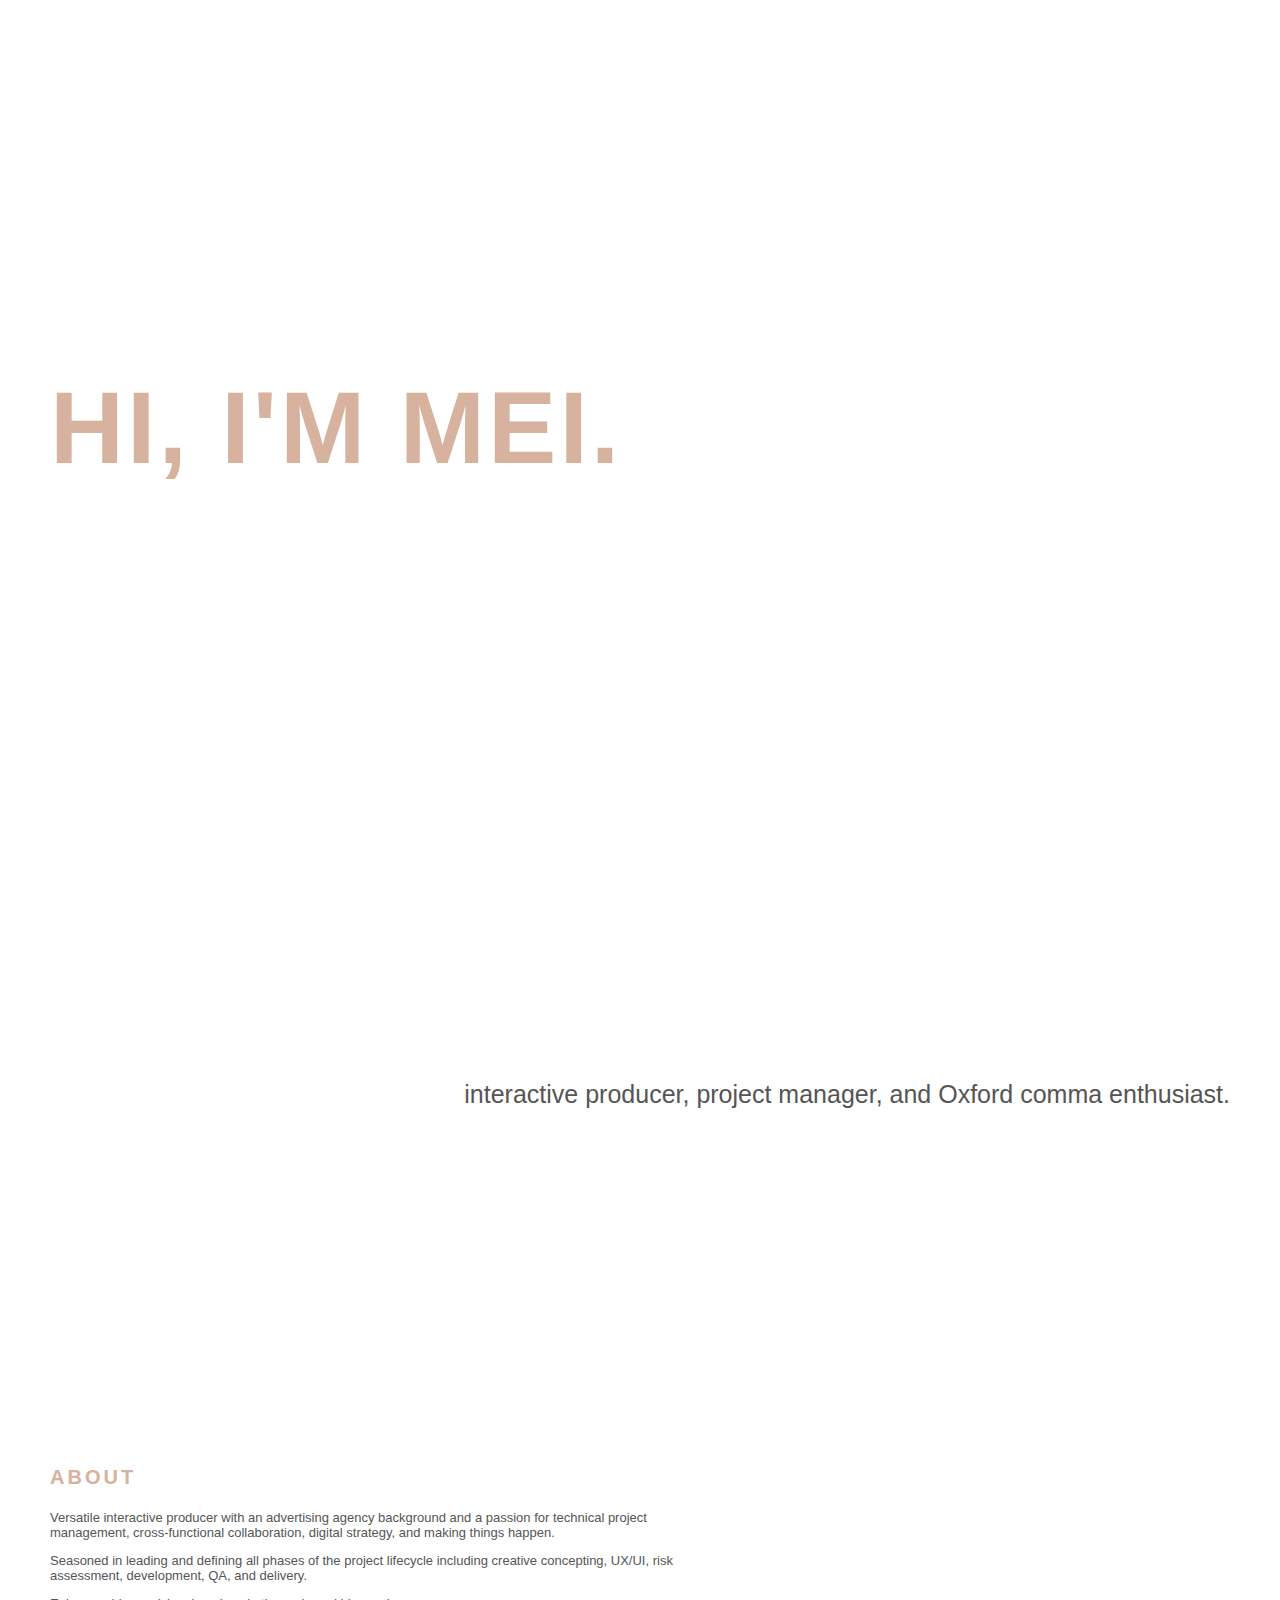
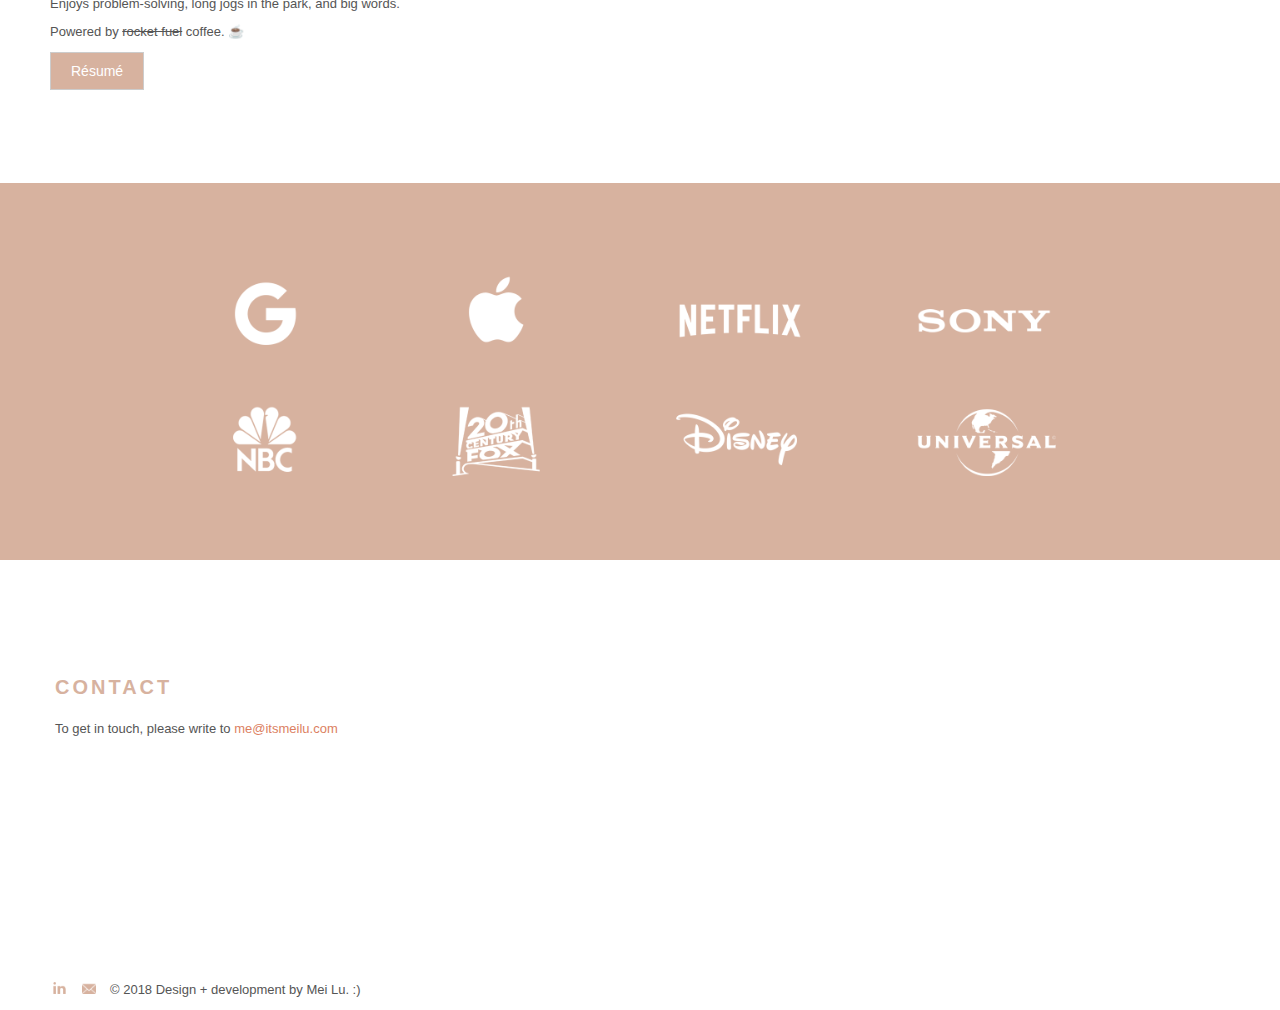
==== commit 4a1ec01d: "Update index.html" ====
--- a/index.html
+++ b/index.html
@@ -2,7 +2,7 @@
 <html lang="en">
   <head>
     <meta charset="UTF-8">
-    <meta name="description" content="Senior Producer and Project Manager proficient in digital advertising.">
+    <meta name="description" content="Interactive Producer and Project Manager proficient in digital advertising.">
     <meta name="viewport" content="width=device-width,initial-scale=1,maximum-scale=1,user-scalable=no">
     <meta http-equiv="X-UA-Compatible" content="IE=edge,chrome=1">
     <meta name="HandheldFriendly" content="true">
@@ -28,13 +28,13 @@
   </header>
 
   <div id="tagline" class="wrapper">
-    <p>digital producer, project manager, and Oxford comma enthusiast.<p>
+    <p>interactive producer, project manager, and Oxford comma enthusiast.<p>
   </div>
 
 
   <div id="about" class="wrapper">
     <h2 id="about-title">About</h2>
-    <p>Versatile senior digital producer with an advertising agency background and a passion for technical project management, digital strategy, and making things happen.</p>
+    <p>Versatile interactive producer with an advertising agency background and a passion for technical project management, cross-functional collaboration, digital strategy, and making things happen.</p>
 
     <p>Seasoned in leading and defining all phases of the project lifecycle including creative concepting, UX/UI, risk assessment, development, QA, and delivery.</p>
 
--- a/style.css
+++ b/style.css
@@ -17,7 +17,7 @@
   font-size: 65px;
   font-weight: bold;
   letter-spacing: 3px;
-  color: #d3efea;
+  color: #d7b29f;
   text-transform: capitalize;
   padding: 300px 0px 400px 0px;
 }
@@ -28,20 +28,20 @@
   font-size: 20px;
   letter-spacing: 3px;
   text-transform: uppercase;
-  color: #d3efea;
+  color: #d7b29f;
   /*text-decoration: underline;*/
   padding: 60px 0px 5px 0px;
 }
 
 /* unvisited link */
 a:link {
-    color: #c9e5e0;
+    color: #dc7f62;
     text-decoration: none;
 }
 
 /* visited link */
 a:visited {
-    color: #c9e5e0;
+    color: #dc7f62;
     text-decoration: none;
 }
 
@@ -53,7 +53,7 @@
 
 /* selected link */
 a:active {
-    color: #c9e5e0;
+    color: #dc7f62;
     text-decoration: none;
 }
 
@@ -93,7 +93,7 @@
 }
 
 #client {
-  background-color: #d3efea;
+  background-color: #d7b29f;
   margin: 5px 0px 6px 0px; /* 5px top, 10px right, 6px bottom, 8px left */
 }
 
@@ -128,7 +128,7 @@
   font-family: Arial;
   color: #ffffff;
   font-size: 14px;
-  background: #d3efea;
+  background: #d7b29f;
   padding: 10px 20px 10px 20px;
   border: solid #cccccc 1px;
   text-decoration: none;
@@ -136,7 +136,7 @@
 }
 
 a.MyButton:hover {
-  color: #d3efea;
+  color: #d7b29f;
   background: #ffffff;
   border: 1px solid #cccccc;
 }
@@ -176,7 +176,7 @@
 
 	#about p {
 		width: 90%;
-
+	}
 
 		/*.container {
       padding:0;
@@ -188,4 +188,13 @@
       margin-right: 0;
       margin-bottom:0;
     }
-}
+
+		#footer {
+		  font-size: 11px;
+			padding: 100px 0px 0px 50px;
+		}
+
+		#footer img {
+			padding: 0px 3px 0px 0px;
+		}
+}
